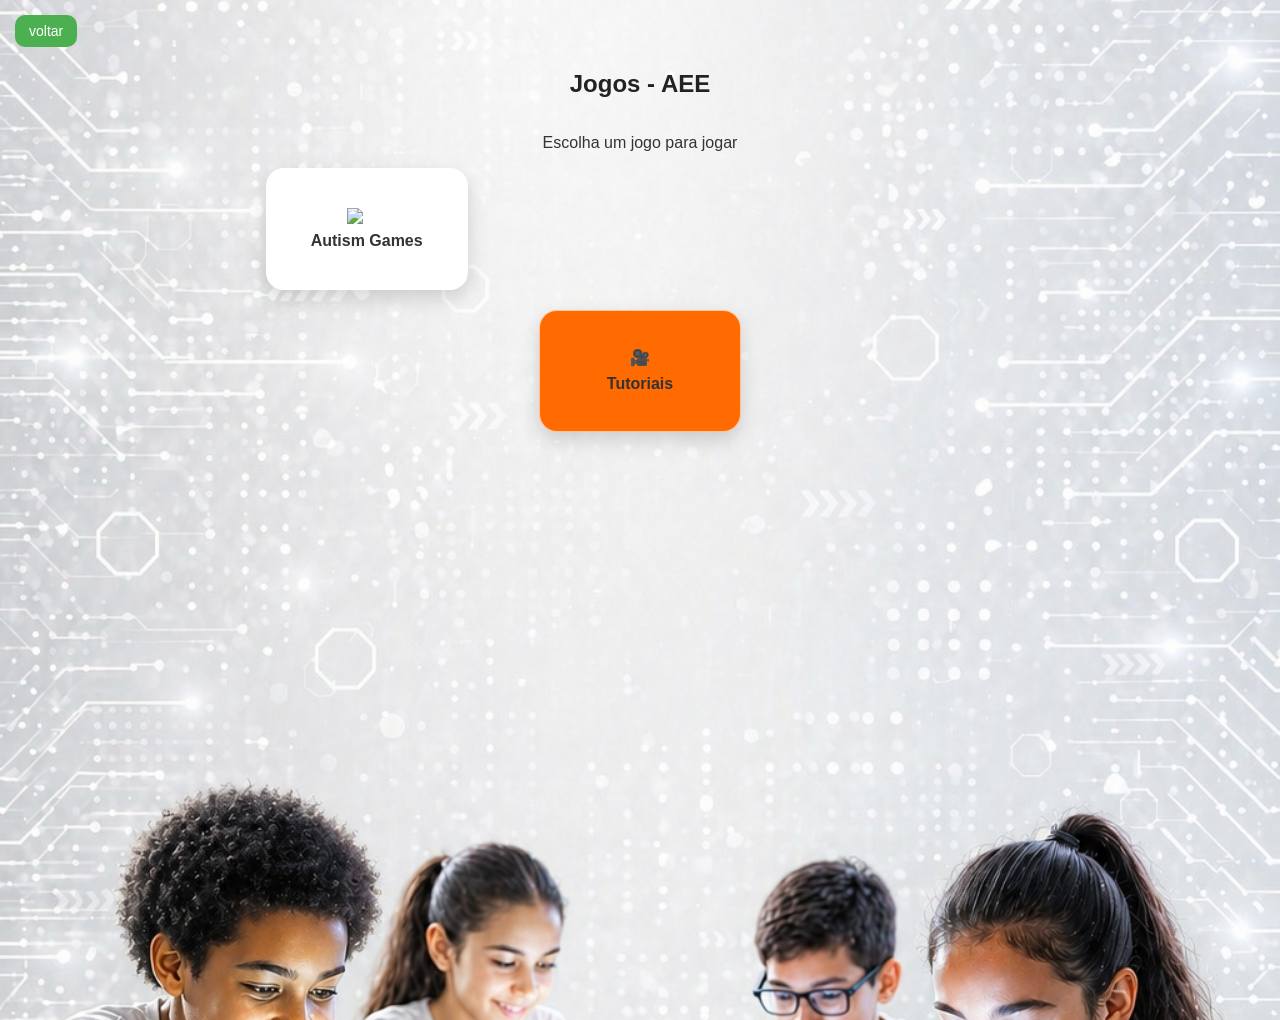
==== aee.html @ 1a7a097d "Create aee.html" ====
<!DOCTYPE html>
<html lang="pt-br">
<head>
    <meta charset="UTF-8">
    <meta name="viewport" content="width=device-width, initial-scale=1.0">
    <title>AEE - GameEduca</title>
    <link rel="stylesheet" href="style.css">
</head>

<body>

<a href="index.html" class="btn-voltar">voltar</a>
    
<div class="container">
    <h2>Jogos - AEE</h2>
    <p>Escolha um jogo para jogar</p>

    <div class="botoes">

        <a href="autismgames.html" class="card-btn">
    <img src="logos/autismgames.png" width="40">
<p>Autism Games</p>
</a> 
        
        <a href="tutoriais-iniciais.html" class="card-btn destaque">
  <span>🎥</span>
  <p>Tutoriais</p>
</a>

    </div>

</div>

<script>
  document.querySelectorAll("a").forEach(link => {
    link.addEventListener("click", function(e) {
      if (this.getAttribute("href").includes(".html")) {
        e.preventDefault();
        document.body.classList.add("fade-out");
        setTimeout(() => {
          window.location.href = this.href;
        }, 60);
      }
    });
  });
</script>
    
</body>
</html>
---- style.css ----
/* RESET */
body {
  margin: 0;
  font-family: Arial, sans-serif;
  background: #f5f7fb;
}

/* ================= TOPO ================= */
.topo {
  position: relative;
  background: linear-gradient(90deg, #0f2027, #203a43);
  height: 130px;
  display: flex;
  align-items: center;
  justify-content: center;
}

.logo-prefeitura {
  position: absolute;
  top: 20px;
  left: 25px;
  z-index: 3;
}

.logo-prefeitura img {
  width: 80px;
}

/* logo principal */
.logo-principal {
  text-align: center;
  z-index: 2;
}

.logo-principal img {
  width: 300px;
}

/* textos */
.subtitulo {
  font-size: 14px;
  color: white;
  font-weight: bold;
  margin-top: 5px;
}

.secretaria {
  font-size: 12px;
  color: #e0f2f1;
}

/* ================= CONTEÚDO ================= */
.container {
  min-height: 100vh;
height: auto;
  background: url('logos/fundo-tec-branco.png') no-repeat center;
  background-size: cover;
    background-position: center;
  padding: 60px 20px;
  text-align: center;

  display: flex;
  flex-direction: column;
  align-items: center;

  /* 👇 AGORA SIM, NO LUGAR CERTO */
  position: relative;
  overflow: hidden;
}

@media (max-width: 600px) {
  .container {
    background-size: cover;
    background-position: center;
  }
}


/* camada branca */
/*
.container::before {
  content: "";
  position: absolute;
  inset: 0;

  background: rgba(255,255,255,0.20);
  backdrop-filter: blur(2px);

  z-index: 0;
}
*/
.container * {
  position: relative;
  z-index: 1;
}

/* textos */
h2 {
  color: #222;
  margin-top: 10px;
}

p {
  color: #333;
}

/* ================= BOTÕES ================= */
.botoes {
  display: grid;
  grid-template-columns: repeat(3, 1fr);
  gap: 20px;
  justify-items: center;
  width: 100%;
  max-width: 800px;
}

/* celular */
@media (max-width: 600px) {
  .botoes {
    grid-template-columns: repeat(2, 1fr);
  }
}

/* botão */
.card-btn {
    background: rgba(255, 255, 255, 0.35); /* mais visível */

    backdrop-filter: blur(15px);
    -webkit-backdrop-filter: blur(15px);

    border-radius: 18px;

    border: 1px solid rgba(255, 255, 255, 0.6); /* borda mais forte */

    box-shadow:
        0 15px 35px rgba(0,0,0,0.4),  /* sombra mais pesada */
        0 5px 15px rgba(0,0,0,0.25);

    width: 100%;
    max-width: 200px;
    height: 120px;

    display: flex;
    flex-direction: column;
    justify-content: center;
    align-items: center;

    text-align: center;
    cursor: pointer;

    transition: 0.3s;
}

.card-btn:hover {
    transform: translateY(-6px) scale(1.03);

    background: rgba(255, 255, 255, 0.5);

    box-shadow:
        0 20px 45px rgba(0,0,0,0.5),
        0 10px 25px rgba(0,0,0,0.3);
}

/* celular */
@media (max-width: 600px) {
  .card-btn {
    height: 110px;
    max-width: 100%;
  }
}

/* ícone */
.card-btn span,
.card-btn img {
  margin-bottom: 8px;
}

/* texto */
.card-btn p {
  margin: 0;
  font-weight: bold;
}

/* efeitos */
.card-btn:hover {
  transform: translateY(-5px);
}

.card-btn:active {
  transform: scale(0.95);
}

/* botão tutorial */
.card-btn.destaque {
  background: #FF6B00;
  color: white;

  grid-column: span 3;
}

/* celular */
@media (max-width: 600px) {
  .card-btn.destaque {
    grid-column: span 2;
  }
}

/* links */
.botoes a {
  text-decoration: none;
  color: inherit;
}

/* BOTÃO VOLTAR */
.btn-voltar {
  position: fixed;
  top: 15px;
  left: 15px;
  background: #4CAF50;
  color: white;
  padding: 8px 14px;
  border-radius: 10px;
  text-decoration: none;
  font-size: 14px;
  z-index: 999;
}

/* ANIMAÇÃO DO BOTÃO TUTORIAL */
.card-btn.destaque {
  animation: pulsar 1.5s infinite;
}

@keyframes pulsar {
  0% {
    transform: scale(1);
  }
  50% {
    transform: scale(1.08);
  }
  100% {
    transform: scale(1);
  }
}

/* ===== BOTÕES DA HOME (4 PRINCIPAIS) ===== */
.botoes-home {
  display: grid;
  grid-template-columns: 1fr; /* 1 coluna */
  gap: 20px;
}

/* aumentar tamanho dos botões só na home */
.botoes-home .card-btn {
  max-width: 260px;
  height: 140px;
}

/* aumentar ícones só na home */
.botoes-home .card-btn span,
.botoes-home .card-btn img {
  font-size: 80px;
  width: 80px;
}

@media (max-width: 600px) {
  .botoes-home {
    grid-template-columns: repeat(2, 1fr);
  }
}


.botoes-home {
  gap: 25px;
}

.botoes-home .card-btn {
  margin: auto;
}

.card-btn {
  background: white;
  border-radius: 18px;
  box-shadow: 0 8px 20px rgba(0,0,0,0.15);
  transition: all 0.25s ease;
}

.card-btn:hover {
  transform: translateY(-6px);
  box-shadow: 0 12px 25px rgba(0,0,0,0.2);
}

.card-btn:active {
  transform: translateY(2px);
  box-shadow: 0 4px 10px rgba(0,0,0,0.15);
}

@media (max-width: 600px) {

  /* diminui e organiza o topo */
  .topo {
    height: auto;
    padding: 10px 5px;
  }

  /* logo da prefeitura - continua na esquerda, mas menor */
  .logo-prefeitura {
    position: absolute;
    top: 10px;
    left: 10px;
  }

  .logo-prefeitura img {
    width: 55px;
  }

  /* logo principal central - reduz tamanho */
  .logo-principal img {
    width: 180px;
  }

  /* evita sobreposição de textos */
  .subtitulo {
    font-size: 12px;
    margin-top: 5px;
  }

  .secretaria {
    font-size: 10px;
  }

}

.botoes-home .card-btn img,
.botoes-home .card-btn span {
    width: 85px;
    font-size: 85px;
    max-width: 100%;
}
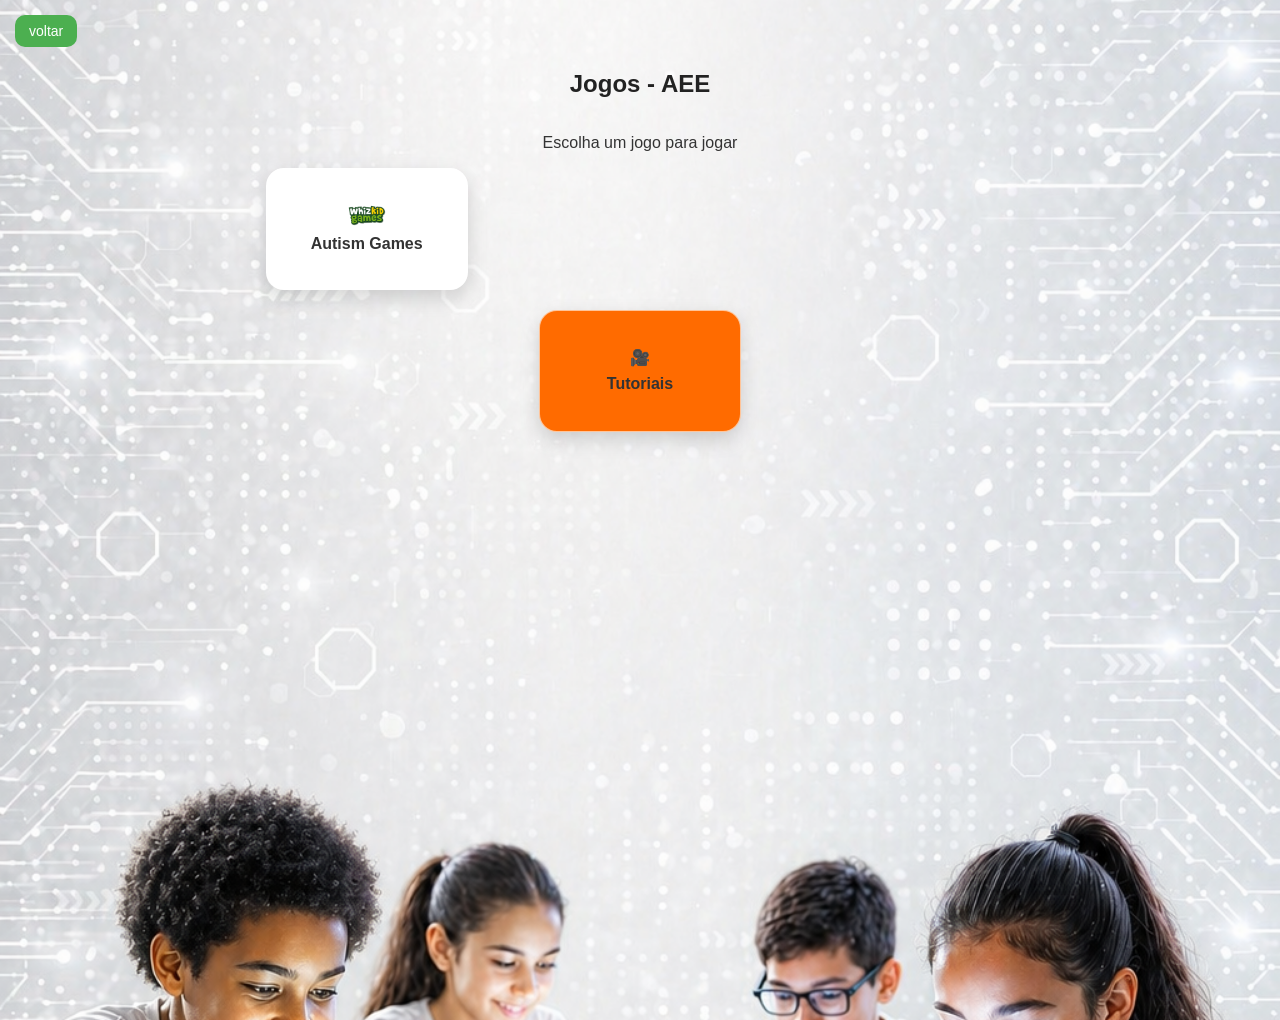
==== commit 1c1526f3: "Update aee.html" ====
--- a/aee.html
+++ b/aee.html
@@ -27,8 +27,6 @@
   <p>Tutoriais</p>
 </a>
 
-    </div>
-
 </div>
 
 <script>
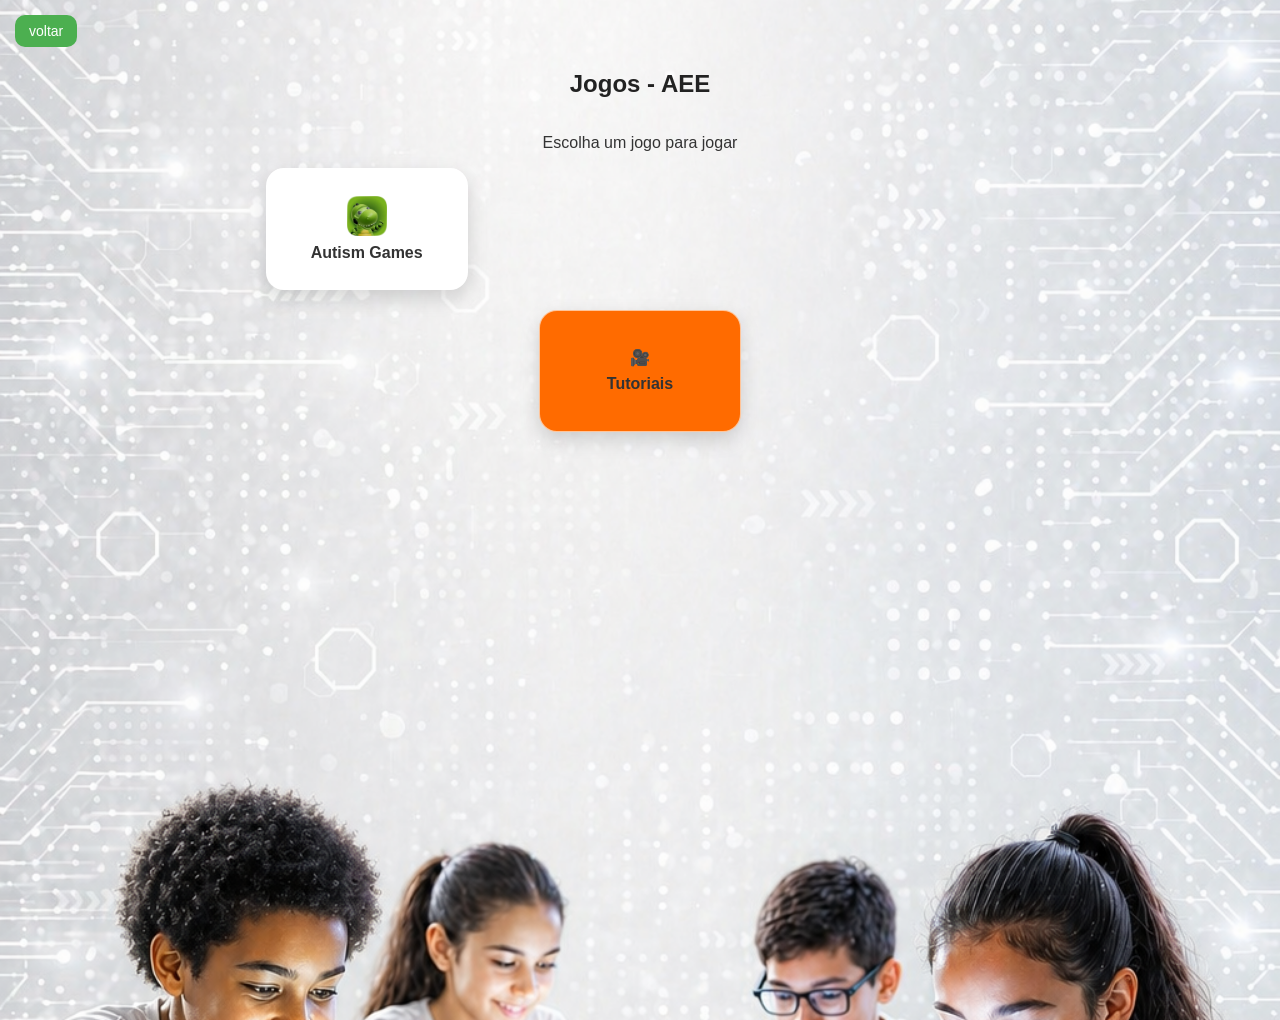
==== commit 8a35a10b: "Update aee.html" ====
--- a/aee.html
+++ b/aee.html
@@ -18,7 +18,7 @@
     <div class="botoes">
 
         <a href="autismgames.html" class="card-btn">
-    <img src="logos/autismgames.png" width="40">
+    <img src="logos/autismgames-logo.png" width="40">
 <p>Autism Games</p>
 </a> 
         
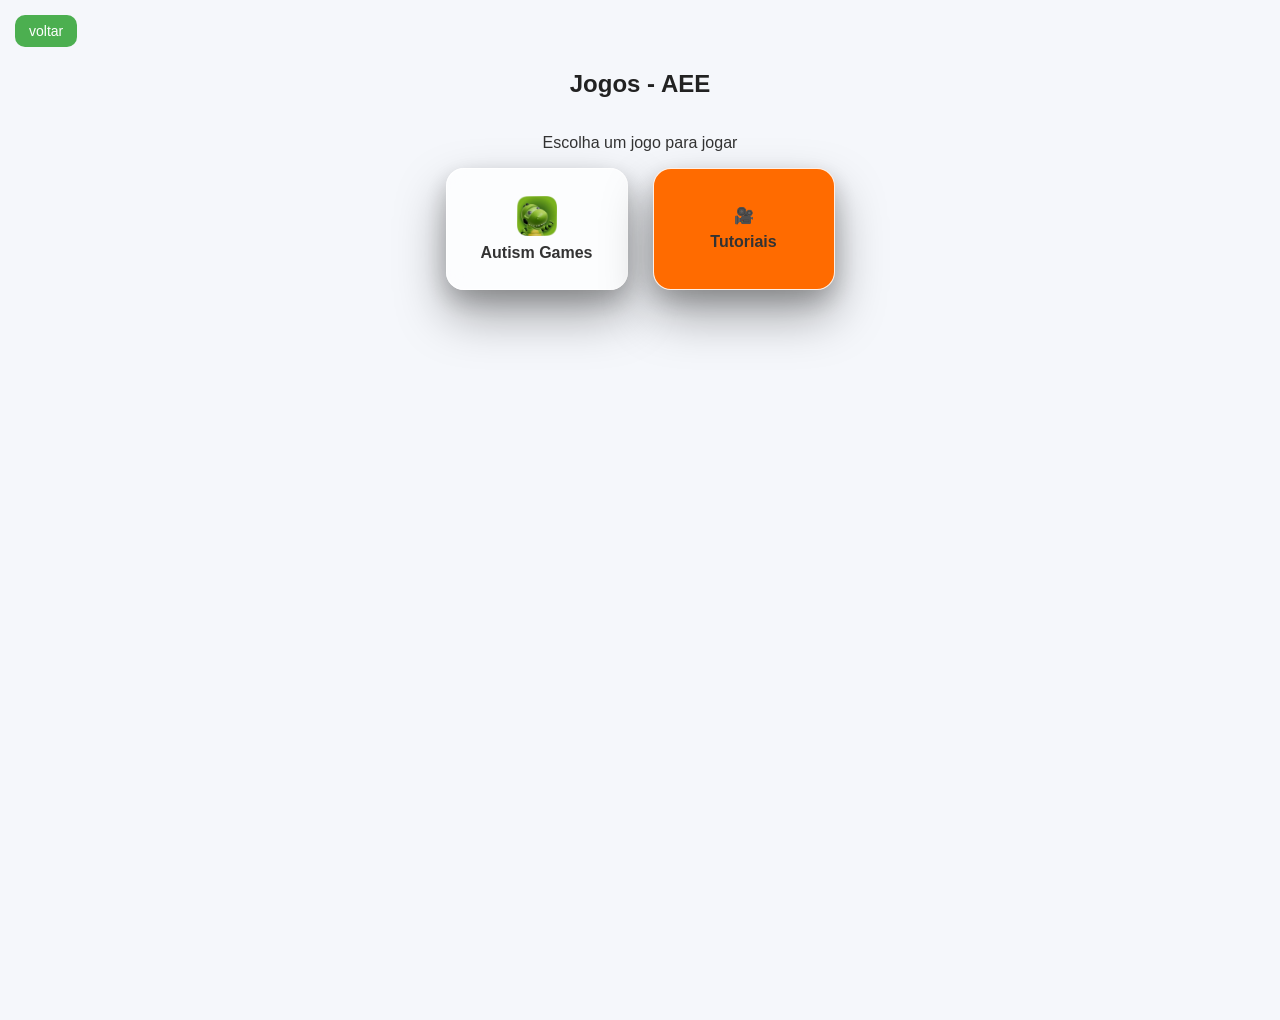
==== commit 37f521f5: "Update aee.html" ====
--- a/aee.html
+++ b/aee.html
@@ -7,7 +7,7 @@
     <link rel="stylesheet" href="style.css">
 </head>
 
-<body>
+<body class="pagina-interna">
 
 <a href="index.html" class="btn-voltar">voltar</a>
     
@@ -22,7 +22,7 @@
 <p>Autism Games</p>
 </a> 
         
-        <a href="tutoriais-iniciais.html" class="card-btn destaque">
+        <a href="tutoriais-aee.html" class="card-btn destaque">
   <span>🎥</span>
   <p>Tutoriais</p>
 </a>
--- a/style.css
+++ b/style.css
@@ -53,7 +53,7 @@
 .container {
   min-height: 100vh;
 height: auto;
-  background: url('logos/fundo-tec-branco.png') no-repeat center;
+  background: url('logos/fundoplataforma.png') no-repeat center;
   background-size: cover;
     background-position: center;
   padding: 60px 20px;
@@ -336,3 +336,161 @@
     font-size: 85px;
     max-width: 100%;
 }
+
+@media (min-width: 1024px) {
+    .container {
+        background-size: cover;
+        background-position: center bottom;
+        background-repeat: no-repeat;
+    }
+}
+
+@media (min-width: 1024px) {
+    .botoes-home {
+        display: flex;
+        flex-direction: row; /* vira linha */
+        justify-content: center;
+        flex-wrap: wrap; /* quebra linha se precisar */
+        gap: 30px;
+    }
+
+    .botoes-home .card-btn {
+        max-width: 180px; /* diminui só no PC */
+        height: 110px;
+    }
+}
+
+@media (min-width: 1024px) {
+    .botoes-home {
+        display: flex !important;
+        flex-direction: row !important;
+        justify-content: center;
+        flex-wrap: wrap;
+        gap: 25px;
+    }
+
+    .botoes-home .card-btn {
+        max-width: 180px;
+    }
+}
+
+
+@media (min-width: 1024px) {
+    .botoes {
+        display: flex !important;
+        flex-direction: row !important;
+        justify-content: center;
+        flex-wrap: wrap;
+        gap: 25px;
+        grid-template-columns: none !important; /* 🔥 mata o grid */
+    }
+
+    .card-btn {
+        max-width: 180px;
+    }
+}
+
+.card-btn {
+    background: rgba(255, 255, 255, 0.85);
+    backdrop-filter: blur(8px);
+    -webkit-backdrop-filter: blur(8px);
+
+    box-shadow: 
+        0 15px 35px rgba(0,0,0,0.25),
+        0 5px 15px rgba(0,0,0,0.15);
+}
+
+.card-btn {
+    background: rgba(255, 255, 255, 0.6);
+
+    backdrop-filter: blur(12px);
+    -webkit-backdrop-filter: blur(12px);
+
+    border: 1px solid rgba(255,255,255,0.7);
+
+    box-shadow:
+        0 20px 40px rgba(0,0,0,0.3),
+        0 8px 20px rgba(0,0,0,0.2);
+}
+
+.card-btn {
+    background: rgba(255, 255, 255, 0.7);
+
+    backdrop-filter: blur(10px);
+    -webkit-backdrop-filter: blur(10px);
+
+    border: 1px solid rgba(255,255,255,0.9);
+
+    box-shadow:
+        0 25px 50px rgba(0,0,0,0.35),
+        0 10px 25px rgba(0,0,0,0.2);
+}
+
+/* ===== AJUSTE FINAL LIMPO ===== */
+
+/* mantém celular perfeito */
+.botoes-home {
+  display: grid;
+  grid-template-columns: 1fr;
+  gap: 20px;
+}
+
+/* celular (2 colunas) */
+@media (max-width: 600px) {
+  .botoes-home {
+    grid-template-columns: repeat(2, 1fr);
+  }
+}
+
+/* computador */
+@media (min-width: 1024px) {
+  .botoes-home {
+    display: flex;
+    justify-content: center;
+    flex-wrap: wrap;
+    gap: 25px;
+  }
+
+  .botoes-home .card-btn {
+    max-width: 180px;
+  }
+}
+
+/* 💻 RETÂNGULO SÓ NO COMPUTADOR */
+@media (min-width: 1024px) {
+  .botoes-home {
+    background: rgba(255, 255, 255, 0.18);
+    backdrop-filter: blur(10px);
+
+    border-radius: 25px;
+    padding: 20px;
+    margin: 20px auto;
+
+    max-width: 750px;
+
+    box-shadow: 0 20px 40px rgba(0,0,0,0.2);
+  }
+}
+
+.pagina-interna .container {
+    position: relative;
+    overflow: hidden;
+}
+
+.pagina-interna .container::before {
+    content: "";
+    position: absolute;
+    inset: 0;
+
+    background: url('logos/fundoplataforma.png') center/cover no-repeat;
+
+    filter: blur(12px);
+    transform: scale(1.1);
+
+    z-index: 0;
+}
+
+.pagina-interna .container * {
+    position: relative;
+    z-index: 1;
+}
